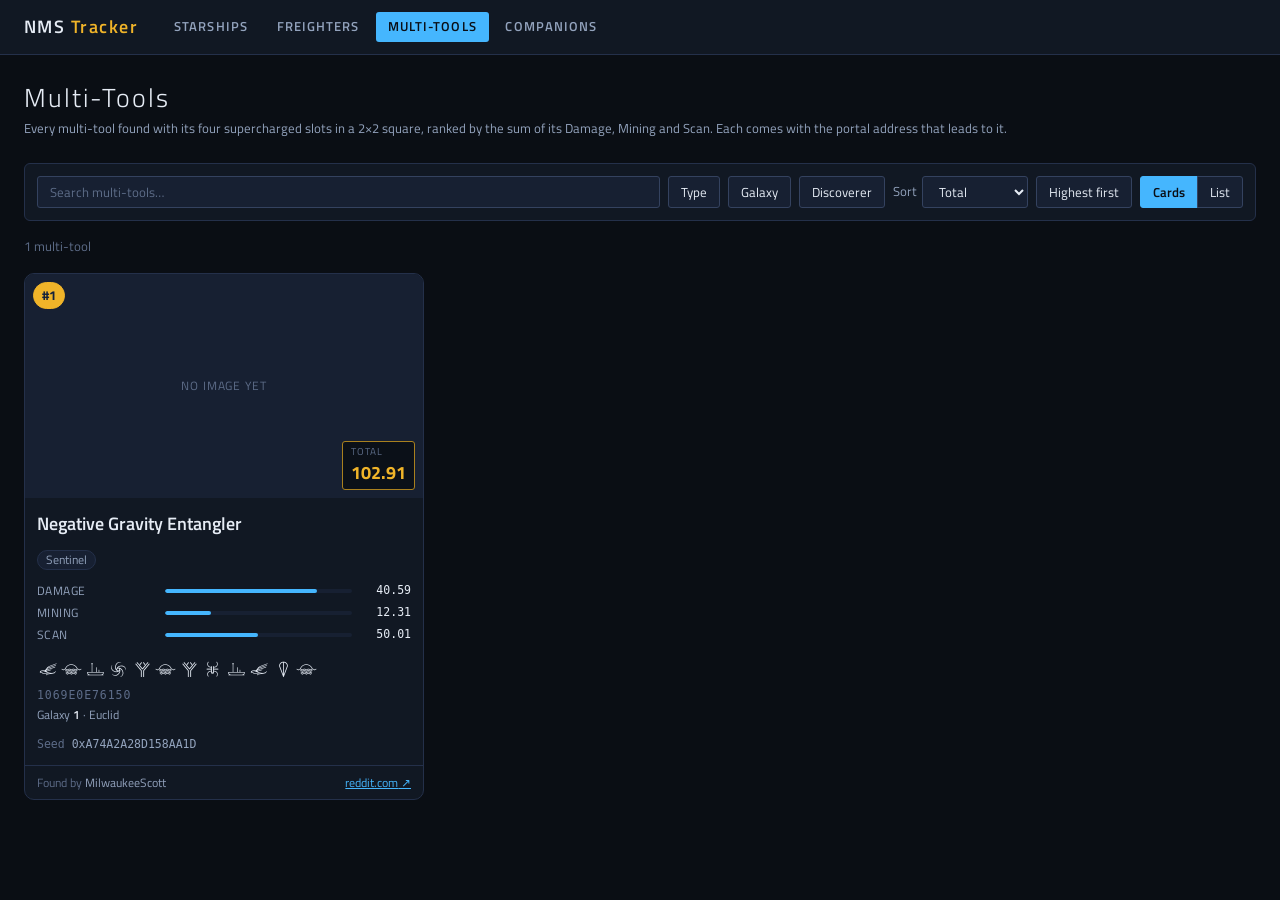
==== multi-tools.html @ 0b95af54 "A leaderboard of the best finds Four boards - starships, freighters, multi-tools and companions - dr" ====
<!doctype html>
<html lang="en">
<head>
    <meta charset="utf-8">
    <meta name="viewport" content="width=device-width, initial-scale=1">
    <meta name="color-scheme" content="dark">
    <meta name="theme-color" content="#0a0e14">
    <title>Multi-Tools &middot; NMS Tracker</title>
    <meta name="description" content="Every multi-tool found with its four supercharged slots in a 2x2 square, ranked by the sum of its Damage, Mining and Scan. Each comes with the portal address that leads to it.">
    <link rel="icon" href="data:image/svg+xml,%3Csvg xmlns='http://www.w3.org/2000/svg' viewBox='0 0 16 16'%3E%3Cpath d='M8 0l2 6 6 2-6 2-2 6-2-6-6-2 6-2z' fill='%23f0b429'/%3E%3C/svg%3E">
    <link rel="preconnect" href="https://fonts.googleapis.com">
    <link rel="preconnect" href="https://fonts.gstatic.com" crossorigin>
    <link rel="stylesheet" href="https://fonts.googleapis.com/css2?family=Titillium+Web:wght@300;400;600;700&amp;display=swap">
    <link rel="preload" href="fonts/NMS-Glyphs-Mono.ttf" as="font" type="font/ttf" crossorigin>
    <link rel="stylesheet" href="css/tracker.css">
</head>
<body>
    <header class="top">
        <a class="brand" href="index.html">NMS <b>Tracker</b></a>
        <nav aria-label="Boards">
            <a href="starships.html">Starships</a>
            <a href="freighters.html">Freighters</a>
            <a href="multi-tools.html" aria-current="page">Multi-Tools</a>
            <a href="companions.html">Companions</a>
        </nav>
    </header>

    <main>
        <h1>Multi-Tools</h1>
        <p class="blurb">Every multi-tool found with its four supercharged slots in a 2&times;2 square, ranked by the sum of its Damage, Mining and Scan. Each comes with the portal address that leads to it.</p>
        <div id="board"></div>
    </main>

    <script src="js/tracker.js"></script>
    <script>
        Tracker.render({
            data: 'data/multi-tools.json',
            noun: ['multi-tool', 'multi-tools'],
            stats: ['Damage', 'Mining', 'Scan'],
            facets: ['Type', 'Galaxy', 'Discoverer'],
            seeds: ['Seed'],
        });
    </script>
</body>
</html>
---- css/tracker.css ----
/*
    NMS-Tracker.

    A leaderboard rather than a gallery, so the shape of every page is: rank on the left, the
    total on the right, and the portal address given enough room to be read off the screen and
    typed into a portal. Everything else arranges itself around those three.

    One theme block at the top. Nothing below it hard-codes a colour or a size.
*/

:root {
    /* Deep and cold, so the gold has something to sit against. */
    --bg: #0a0e14;
    --bg-panel: #111823;
    --bg-raised: #172032;
    --bg-hover: #1d2840;

    --border: #24304a;
    --border-strong: #34425f;

    --text: #e6ecf5;
    --text-dim: #93a3bd;
    --text-faint: #5d6c88;

    /* Reserved for rankings: totals, the podium, and the best value of each stat. Controls use
       the accent instead, so gold always means "this is winning". */
    --gold: #f0b429;
    --gold-dim: #a9801e;
    --silver: #c3ccdb;
    --bronze: #c8823c;

    --accent: #45b6fe;
    --on-accent: #0a0e14;
    --accent-dim: #2b6d99;
    --good: #59d499;
    --bad: #e2564f;

    --font: 'Titillium Web', 'Segoe UI', system-ui, sans-serif;
    --font-mono: ui-monospace, 'Cascadia Mono', 'Consolas', monospace;
    --font-glyph: 'NMS Glyphs', var(--font-mono);

    --text-xs: 0.72rem;
    --text-sm: 0.83rem;
    --text-md: 0.95rem;
    --text-lg: 1.15rem;
    --text-xl: 1.6rem;
    --text-huge: 2.1rem;

    --space-2xs: 0.15rem;
    --space-xs: 0.3rem;
    --space-sm: 0.5rem;
    --space-md: 0.75rem;
    --space-lg: 1rem;
    --space-xl: 1.5rem;
    --space-2xl: 2.25rem;

    --radius-sm: 3px;
    --radius: 6px;
    --radius-lg: 10px;
    --radius-pill: 999px;

    --control-h: 2rem;
    --shadow: 0 8px 24px rgba(0, 0, 0, 0.45);
    --tracked: 0.08em;
}

/* The game's own portal glyphs. Only 0-9 and A-F are mapped, and only uppercase. */
@font-face {
    font-family: 'NMS Glyphs';
    src: url('../fonts/NMS-Glyphs-Mono.ttf') format('truetype');
    font-display: block;
}

*, *::before, *::after { box-sizing: border-box; }

body {
    margin: 0;
    background: var(--bg);
    color: var(--text);
    font-family: var(--font);
    font-size: var(--text-md);
    line-height: 1.5;
    -webkit-font-smoothing: antialiased;
}

a { color: var(--accent); }
a:hover { color: var(--text); }

/* ------------------------------------------------------------------ chrome */

.top {
    display: flex;
    align-items: center;
    gap: var(--space-xl);
    flex-wrap: wrap;
    padding: var(--space-md) var(--space-xl);
    background: var(--bg-panel);
    border-bottom: 1px solid var(--border);
}

.brand {
    font-size: var(--text-lg);
    font-weight: 600;
    letter-spacing: var(--tracked);
    text-decoration: none;
    color: var(--text);
    white-space: nowrap;
}

.brand b { color: var(--gold); font-weight: 600; }

.top nav { display: flex; gap: var(--space-xs); flex-wrap: wrap; }

.top nav a {
    padding: var(--space-xs) var(--space-md);
    border-radius: var(--radius-sm);
    color: var(--text-dim);
    font-size: var(--text-sm);
    font-weight: 600;
    letter-spacing: var(--tracked);
    text-transform: uppercase;
    text-decoration: none;
}

.top nav a:hover { background: var(--bg-hover); color: var(--text); }

.top nav a[aria-current='page'] {
    background: var(--accent);
    color: var(--on-accent);
}

main { padding: var(--space-xl); max-width: 1500px; margin: 0 auto; }

h1 {
    margin: 0 0 var(--space-2xs);
    font-size: var(--text-xl);
    font-weight: 300;
    letter-spacing: var(--tracked);
}

.blurb { margin: 0 0 var(--space-xl); color: var(--text-dim); font-size: var(--text-sm); }

/* ------------------------------------------------------------------ filters */

.bar {
    display: flex;
    align-items: center;
    gap: var(--space-sm);
    flex-wrap: wrap;
    padding: var(--space-md);
    margin-bottom: var(--space-lg);
    background: var(--bg-panel);
    border: 1px solid var(--border);
    border-radius: var(--radius);
}

.bar input[type='search'], .bar select, .bar button {
    height: var(--control-h);
    padding: 0 var(--space-md);
    background: var(--bg-raised);
    color: var(--text);
    border: 1px solid var(--border-strong);
    border-radius: var(--radius-sm);
    font-family: inherit;
    font-size: var(--text-sm);
}

.bar input[type='search'] { flex: 1 1 14rem; min-width: 0; }
.bar input[type='search']::placeholder { color: var(--text-faint); }
.bar button { cursor: pointer; }
.bar button:hover { background: var(--bg-hover); }

.bar label { color: var(--text-dim); font-size: var(--text-sm); }

/* A pick-list: a button that opens a panel of checkboxes. */
.pick { position: relative; }

.pick > button {
    display: inline-flex;
    align-items: center;
    gap: var(--space-sm);
    white-space: nowrap;
}

.pick > button .count {
    padding: 0 var(--space-xs);
    background: var(--accent);
    color: var(--on-accent);
    border-radius: var(--radius-pill);
    font-size: var(--text-xs);
    font-weight: 700;
}

.pick .panel {
    position: absolute;
    z-index: 30;
    top: calc(100% + 4px);
    left: 0;
    min-width: 14rem;
    max-height: 18rem;
    overflow-y: auto;
    padding: var(--space-xs);
    background: var(--bg-panel);
    border: 1px solid var(--border-strong);
    border-radius: var(--radius);
    box-shadow: var(--shadow);
}

.pick .panel label {
    display: flex;
    align-items: center;
    gap: var(--space-sm);
    padding: var(--space-xs) var(--space-sm);
    border-radius: var(--radius-sm);
    color: var(--text);
    cursor: pointer;
    white-space: nowrap;
}

.pick .panel label:hover { background: var(--bg-hover); }
.pick .panel .n { margin-left: auto; color: var(--text-faint); font-size: var(--text-xs); }
.pick input[type='checkbox'] { accent-color: var(--accent); margin: 0; }

.views { margin-left: auto; display: flex; }
.views button { border-radius: 0; }
.views button:first-child { border-radius: var(--radius-sm) 0 0 var(--radius-sm); }
.views button:last-child { border-radius: 0 var(--radius-sm) var(--radius-sm) 0; margin-left: -1px; }
.views button[aria-pressed='true'] { background: var(--accent); color: var(--on-accent); border-color: var(--accent); font-weight: 600; }

.sortby { display: inline-flex; align-items: center; gap: var(--space-xs); }

.tally { margin: 0 0 var(--space-lg); color: var(--text-faint); font-size: var(--text-sm); }

/* ------------------------------------------------------------------ address */

/*
    The reason anyone is here: the glyphs you retype into a portal. Given real size, with the
    hex beneath it for copying, because reading glyphs off a screen is error-prone and the
    two together let you check yourself.
*/
.addr { display: flex; flex-direction: column; gap: var(--space-2xs); }

.glyphs {
    font-family: var(--font-glyph);
    font-size: 1.45rem;
    line-height: 1.25;
    letter-spacing: 0.02em;
    color: var(--text);
    word-break: break-all;
}

.hex {
    font-family: var(--font-mono);
    font-size: var(--text-xs);
    letter-spacing: 0.08em;
    color: var(--text-faint);
    user-select: all;
}

.galaxy { font-size: var(--text-xs); color: var(--text-dim); }
.galaxy b { color: var(--text); font-weight: 600; }

/* ------------------------------------------------------------------ cards */

.cards {
    display: grid;
    grid-template-columns: repeat(auto-fill, minmax(min(340px, 100%), 1fr));
    gap: var(--space-lg);
}

.card {
    display: flex;
    flex-direction: column;
    background: var(--bg-panel);
    border: 1px solid var(--border);
    border-radius: var(--radius-lg);
    overflow: hidden;
}

.card:hover { border-color: var(--border-strong); }

.shot {
    position: relative;
    aspect-ratio: 16 / 9;
    background: var(--bg-raised);
    overflow: hidden;
}

.shot img { width: 100%; height: 100%; object-fit: cover; display: block; }

.shot .none {
    display: flex;
    align-items: center;
    justify-content: center;
    height: 100%;
    color: var(--text-faint);
    font-size: var(--text-xs);
    letter-spacing: var(--tracked);
    text-transform: uppercase;
}

/* Rank and total ride on the image, which is where the eye lands first. */
.rank {
    position: absolute;
    top: var(--space-sm);
    left: var(--space-sm);
    min-width: 2rem;
    padding: var(--space-2xs) var(--space-sm);
    background: rgba(10, 14, 20, 0.85);
    border: 1px solid var(--border-strong);
    border-radius: var(--radius-pill);
    font-size: var(--text-sm);
    font-weight: 700;
    text-align: center;
}

.rank.p1 { background: var(--gold); color: #14223b; border-color: var(--gold); }
.rank.p2 { background: var(--silver); color: #14223b; border-color: var(--silver); }
.rank.p3 { background: var(--bronze); color: #14223b; border-color: var(--bronze); }

.total {
    position: absolute;
    right: var(--space-sm);
    bottom: var(--space-sm);
    padding: var(--space-2xs) var(--space-sm);
    background: rgba(10, 14, 20, 0.85);
    border: 1px solid var(--gold-dim);
    border-radius: var(--radius-sm);
    color: var(--gold);
    font-size: var(--text-lg);
    font-weight: 700;
    font-variant-numeric: tabular-nums;
}

.total small {
    display: block;
    color: var(--text-faint);
    font-size: 0.6rem;
    font-weight: 400;
    letter-spacing: var(--tracked);
    text-transform: uppercase;
}

.card-body { display: flex; flex-direction: column; gap: var(--space-md); padding: var(--space-md); }

.card h2 { margin: 0; font-size: var(--text-lg); font-weight: 600; }

.chips { display: flex; flex-wrap: wrap; gap: var(--space-xs); }

.chip {
    padding: 0 var(--space-sm);
    background: var(--bg-raised);
    border: 1px solid var(--border);
    border-radius: var(--radius-pill);
    color: var(--text-dim);
    font-size: var(--text-xs);
    line-height: 1.6;
    white-space: nowrap;
}

/* Each stat against the most it can be (data/maximums.json), so a card reads at a glance. */
.stats { display: flex; flex-direction: column; gap: var(--space-xs); }
.stat { display: grid; grid-template-columns: 7.5rem 1fr 3.2rem; align-items: center; gap: var(--space-sm); }
.stat .k { color: var(--text-dim); font-size: var(--text-xs); text-transform: uppercase; letter-spacing: 0.04em; }
.stat .v { font-family: var(--font-mono); font-size: var(--text-xs); text-align: right; }

.meter { height: 4px; background: var(--bg-raised); border-radius: var(--radius-pill); overflow: hidden; }
.meter i { display: block; height: 100%; background: var(--accent); border-radius: inherit; }

.card .foot {
    display: flex;
    align-items: center;
    gap: var(--space-sm);
    flex-wrap: wrap;
    padding: var(--space-sm) var(--space-md);
    border-top: 1px solid var(--border);
    color: var(--text-faint);
    font-size: var(--text-xs);
}

.card .foot .who { color: var(--text-dim); }
.card .foot a { margin-left: auto; }

.seeds { display: flex; flex-direction: column; gap: var(--space-2xs); }
.seed { font-family: var(--font-mono); font-size: var(--text-xs); color: var(--text-dim); }
.seed b { color: var(--text-faint); font-weight: 400; }

/* ------------------------------------------------------------------ table */

/*
    Scrolls sideways when the columns outgrow the screen, but never up and down: the boards are
    short, and a second vertical scrollbar inside the page costs more than a pinned header gains.
*/
.wrap {
    overflow-x: auto;
    border: 1px solid var(--border);
    border-radius: var(--radius);
}

table { width: 100%; border-collapse: collapse; font-size: var(--text-sm); }

thead th {
    padding: 0;
    background: var(--bg-raised);
    border-bottom: 1px solid var(--border-strong);
    text-align: left;
    white-space: nowrap;
}

thead th button {
    width: 100%;
    padding: var(--space-sm) var(--space-md);
    background: none;
    border: none;
    color: var(--text-dim);
    font: inherit;
    font-size: var(--text-xs);
    font-weight: 600;
    letter-spacing: var(--tracked);
    text-transform: uppercase;
    text-align: inherit;
    cursor: pointer;
}

thead th button:hover { color: var(--text); background: var(--bg-hover); }
thead th[aria-sort] button { color: var(--accent); }

thead th .th {
    display: block;
    padding: var(--space-sm) var(--space-md);
    color: var(--text-dim);
    font-size: var(--text-xs);
    font-weight: 600;
    letter-spacing: var(--tracked);
    text-transform: uppercase;
}
thead th .dir { opacity: 0.8; }

tbody td {
    padding: var(--space-sm) var(--space-md);
    border-bottom: 1px solid var(--border);
    vertical-align: middle;
    white-space: nowrap;
}

/* Fields the page config does not name could be anything, including a paragraph. */
td.extra { white-space: normal; min-width: 12rem; }
tbody tr:hover { background: var(--bg-hover); }
tbody tr:last-child td { border-bottom: none; }

td.num { font-family: var(--font-mono); text-align: right; font-variant-numeric: tabular-nums; white-space: nowrap; }
td.tot { color: var(--gold); font-weight: 700; }
td.pos { color: var(--text-faint); text-align: right; font-variant-numeric: tabular-nums; }
td.name { font-weight: 600; white-space: nowrap; }
td.shot-cell { width: 68px; padding: var(--space-xs) var(--space-sm); }
td.shot-cell img, td.shot-cell .none {
    display: block;
    width: 60px;
    height: 34px;
    object-fit: cover;
    background: var(--bg-raised);
    border-radius: var(--radius-sm);
    font-size: 0;
}
/* On a card the glyphs may wrap; in a row they hold their line and the table scrolls instead. */
td.addr-cell .glyphs { font-size: 1.15rem; white-space: nowrap; word-break: normal; }
td.seed { font-family: var(--font-mono); font-size: var(--text-xs); color: var(--text-dim); white-space: nowrap; }

tr.p1 td.pos { color: var(--gold); font-weight: 700; }
tr.p2 td.pos { color: var(--silver); font-weight: 700; }
tr.p3 td.pos { color: var(--bronze); font-weight: 700; }

/* The best value of a stat across the board, when there is more than one entry to beat. */
.best { color: var(--gold); font-weight: 700; }

/* ------------------------------------------------------------------ states */

.empty {
    padding: var(--space-2xl);
    background: var(--bg-panel);
    border: 1px dashed var(--border-strong);
    border-radius: var(--radius);
    color: var(--text-faint);
    text-align: center;
}

.empty b { display: block; margin-bottom: var(--space-xs); color: var(--text-dim); font-size: var(--text-lg); }

.linkish {
    padding: 0;
    background: none;
    border: none;
    color: var(--accent);
    font: inherit;
    text-decoration: underline;
    cursor: pointer;
}

.linkish:hover { color: var(--text); }

.hidden { display: none !important; }

.visually-hidden {
    position: absolute;
    width: 1px; height: 1px;
    margin: -1px; padding: 0;
    overflow: hidden;
    clip: rect(0 0 0 0);
    white-space: nowrap;
}

/* ------------------------------------------------------------------ narrow */

@media (max-width: 720px) {
    main { padding: var(--space-md); }
    .top { padding: var(--space-sm) var(--space-md); gap: var(--space-md); }
    .cards { grid-template-columns: 1fr; }
    .views { margin-left: 0; width: 100%; }
    .views button { flex: 1; }
    .stat { grid-template-columns: 6rem 1fr 3rem; }
}
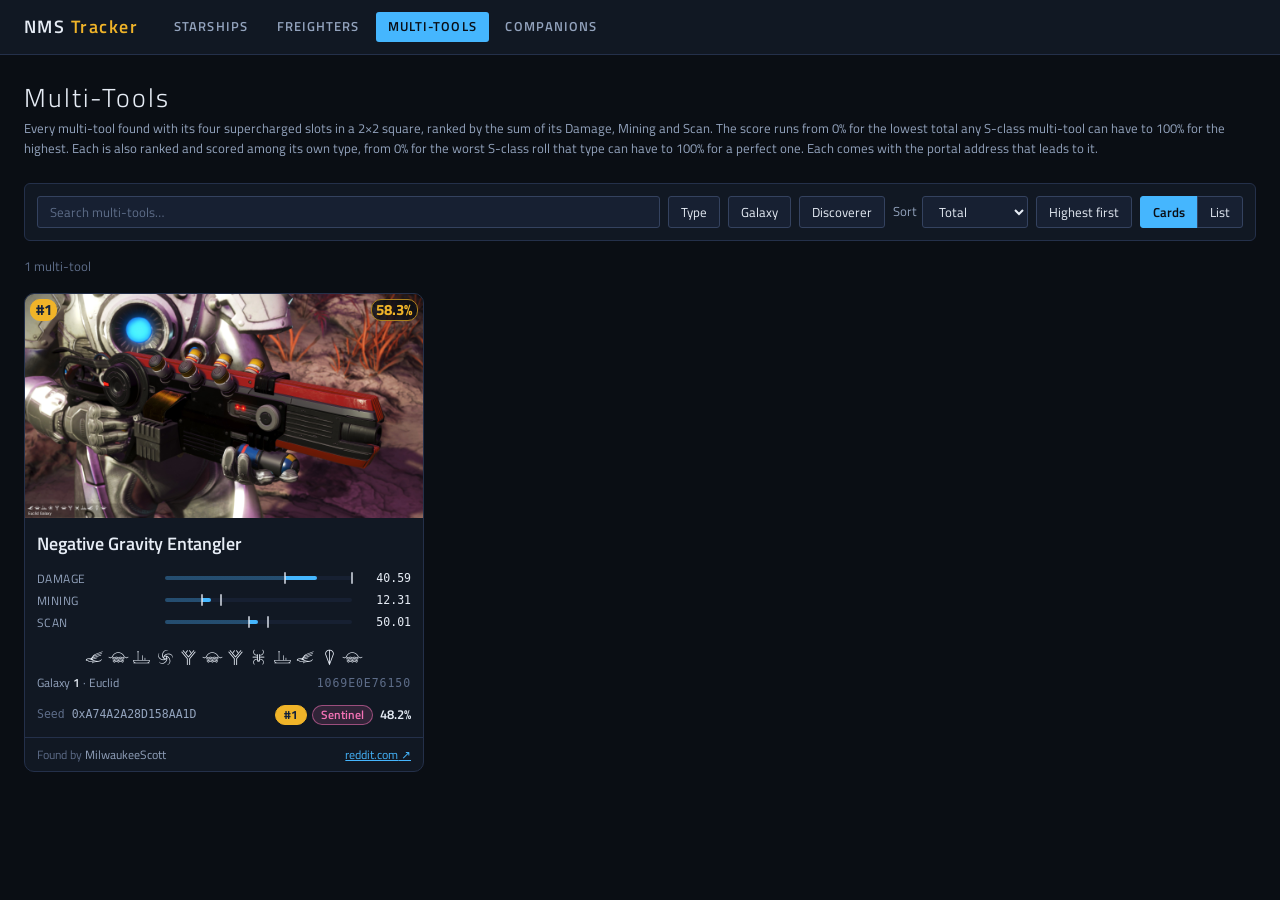
==== commit ead2546a: "Freighter and multi-tool ranges, thumbnails, and a carousel viewer Freighters and multi-tools now ma" ====
--- a/multi-tools.html
+++ b/multi-tools.html
@@ -27,7 +27,7 @@
 
     <main>
         <h1>Multi-Tools</h1>
-        <p class="blurb">Every multi-tool found with its four supercharged slots in a 2&times;2 square, ranked by the sum of its Damage, Mining and Scan. Each comes with the portal address that leads to it.</p>
+        <p class="blurb">Every multi-tool found with its four supercharged slots in a 2&times;2 square, ranked by the sum of its Damage, Mining and Scan. The score runs from 0% for the lowest total any S-class multi-tool can have to 100% for the highest. Each is also ranked and scored among its own type, from 0% for the worst S-class roll that type can have to 100% for a perfect one. Each comes with the portal address that leads to it.</p>
         <div id="board"></div>
     </main>
 
--- a/css/tracker.css
+++ b/css/tracker.css
@@ -31,6 +31,11 @@
 
     --accent: #45b6fe;
     --on-accent: #0a0e14;
+
+    /* The floor and limit of a type's stat, marked across its bar. */
+    --tick: rgba(230, 236, 245, 0.7);
+    /* The part of a bar every roll of that type reaches anyway: the accent, faded. */
+    --fill-floor: rgba(69, 182, 254, 0.3);
     --accent-dim: #2b6d99;
     --good: #59d499;
     --bad: #e2564f;
@@ -236,9 +241,13 @@
 /*
     The reason anyone is here: the glyphs you retype into a portal. Given real size, with the
     hex beneath it for copying, because reading glyphs off a screen is error-prone and the
-    two together let you check yourself.
+    two together let you check yourself. On a card the hex shares its line with the galaxy,
+    pushed to the right.
 */
 .addr { display: flex; flex-direction: column; gap: var(--space-2xs); }
+
+.addr-line { display: flex; flex-wrap: wrap; align-items: baseline; justify-content: space-between; gap: 0 var(--space-md); }
+.card .addr-line .hex { margin-left: auto; }
 
 .glyphs {
     font-family: var(--font-glyph);
@@ -248,6 +257,9 @@
     color: var(--text);
     word-break: break-all;
 }
+
+/* On a card the glyphs sit centred above the galaxy and hex; in the list they stay left. */
+.card .glyphs { align-self: center; text-align: center; }
 
 .hex {
     font-family: var(--font-mono);
@@ -288,6 +300,9 @@
 
 .shot img { width: 100%; height: 100%; object-fit: cover; display: block; }
 
+/* A picture that opens full size says so before it is clicked. */
+a.shot[href], td.shot-cell a[href] { cursor: zoom-in; }
+
 .shot .none {
     display: flex;
     align-items: center;
@@ -299,51 +314,61 @@
     text-transform: uppercase;
 }
 
-/* Rank and total ride on the image, which is where the eye lands first. */
-.rank {
+/*
+    On the picture, kept small: the overall place top left and the overall score top right. Each
+    is a single pill, dark enough to read over any screenshot.
+*/
+/* Large, but tucked close into the corners, so they fill the corner rather than the picture. */
+.shot .badge {
     position: absolute;
-    top: var(--space-sm);
-    left: var(--space-sm);
-    min-width: 2rem;
-    padding: var(--space-2xs) var(--space-sm);
-    background: rgba(10, 14, 20, 0.85);
+    padding: 0 var(--space-xs);
+    background: rgba(10, 14, 20, 0.82);
+    border: 1px solid var(--border-strong);
+    border-radius: var(--radius-lg);
+    color: var(--text); /* not the link colour of the picture they sit on */
+    font-size: var(--text-md);
+    font-weight: 700;
+    line-height: 1.3;
+    white-space: nowrap;
+}
+
+.shot .place { top: var(--space-xs); left: var(--space-xs); }
+.shot .score { top: var(--space-xs); right: var(--space-xs); color: var(--gold); border-color: var(--gold-dim); font-variant-numeric: tabular-nums; }
+
+.card-body { display: flex; flex-direction: column; gap: var(--space-md); padding: var(--space-md); }
+
+.card h2 { margin: 0; font-size: var(--text-lg); font-weight: 600; }
+
+/* The place, type and score within its type - "#4", "Explorer", "92.9%" - right of the seeds. */
+.standing {
+    display: inline-flex;
+    flex-shrink: 0;
+    align-items: center;
+    gap: var(--space-xs);
+    white-space: nowrap;
+    font-variant-numeric: tabular-nums;
+}
+
+.standing .place {
+    padding: 0 var(--space-sm);
+    background: var(--bg-raised);
     border: 1px solid var(--border-strong);
     border-radius: var(--radius-pill);
-    font-size: var(--text-sm);
+    color: var(--text);
+    font-size: var(--text-xs);
     font-weight: 700;
-    text-align: center;
-}
-
-.rank.p1 { background: var(--gold); color: #14223b; border-color: var(--gold); }
-.rank.p2 { background: var(--silver); color: #14223b; border-color: var(--silver); }
-.rank.p3 { background: var(--bronze); color: #14223b; border-color: var(--bronze); }
-
-.total {
-    position: absolute;
-    right: var(--space-sm);
-    bottom: var(--space-sm);
-    padding: var(--space-2xs) var(--space-sm);
-    background: rgba(10, 14, 20, 0.85);
-    border: 1px solid var(--gold-dim);
-    border-radius: var(--radius-sm);
-    color: var(--gold);
-    font-size: var(--text-lg);
-    font-weight: 700;
-    font-variant-numeric: tabular-nums;
-}
-
-.total small {
-    display: block;
-    color: var(--text-faint);
-    font-size: 0.6rem;
-    font-weight: 400;
-    letter-spacing: var(--tracked);
-    text-transform: uppercase;
-}
-
-.card-body { display: flex; flex-direction: column; gap: var(--space-md); padding: var(--space-md); }
-
-.card h2 { margin: 0; font-size: var(--text-lg); font-weight: 600; }
+    line-height: 1.6;
+}
+
+.standing b { margin-left: var(--space-2xs); font-size: var(--text-sm); font-weight: 600; }
+
+/*
+    The podium, for the overall place on the picture and the place within a type alike. After
+    both of those rules, so these colours win over their plain backgrounds.
+*/
+.place.p1 { background: var(--gold); color: #14223b; border-color: var(--gold); }
+.place.p2 { background: var(--silver); color: #14223b; border-color: var(--silver); }
+.place.p3 { background: var(--bronze); color: #14223b; border-color: var(--bronze); }
 
 .chips { display: flex; flex-wrap: wrap; gap: var(--space-xs); }
 
@@ -358,14 +383,80 @@
     white-space: nowrap;
 }
 
-/* Each stat against the most it can be (data/maximums.json), so a card reads at a glance. */
+/*
+    A type chip, tinted in its type's colour. The types below have colours chosen to stay clear
+    of gold, silver and bronze, so a type never reads as a place; any other type gets one made
+    from its name (--type-auto). Sentinel is shared by starships and multi-tools, so it matches.
+*/
+.chip.type {
+    --type: var(--type-auto, var(--text-dim));
+    background: color-mix(in srgb, var(--type) 14%, transparent);
+    border-color: color-mix(in srgb, var(--type) 55%, transparent);
+    color: var(--type);
+    font-weight: 600;
+}
+
+/* Starships */
+.chip.type[data-type="Exotic" i]       { --type: #c084fc; }   /* violet */
+.chip.type[data-type="Sentinel" i]     { --type: #f472b6; }   /* pink - multi-tools too */
+.chip.type[data-type="Fighter" i]      { --type: #f87171; }   /* red */
+.chip.type[data-type="Solar" i]        { --type: #fb923c; }   /* orange */
+.chip.type[data-type="Hauler" i]       { --type: #a3e635; }   /* lime */
+.chip.type[data-type="Living Ship" i]  { --type: #4ade80; }   /* green */
+.chip.type[data-type="Explorer" i]     { --type: #2dd4bf; }   /* teal */
+.chip.type[data-type="Corvette" i]     { --type: #38bdf8; }   /* sky */
+.chip.type[data-type="Shuttle" i]      { --type: #818cf8; }   /* indigo */
+
+/* Multi-tools, echoing their nearest starship: Royal is the game's own name for the Exotic. */
+.chip.type[data-type="Royal" i]        { --type: #c084fc; }   /* violet */
+.chip.type[data-type="Experimental" i] { --type: #2dd4bf; }   /* teal */
+.chip.type[data-type="Atlantid" i]     { --type: #38bdf8; }   /* sky */
+.chip.type[data-type="Alien" i]        { --type: #4ade80; }   /* green */
+.chip.type[data-type="Staff" i]        { --type: #fb923c; }   /* orange */
+.chip.type[data-type="Pistol" i]       { --type: #818cf8; }   /* indigo */
+.chip.type[data-type="Rifle" i]        { --type: #f87171; }   /* red */
+
+/* Freighters */
+.chip.type[data-type="Pirate" i]       { --type: #f87171; }   /* red */
+.chip.type[data-type="Capital" i]      { --type: #c084fc; }   /* violet */
+.chip.type[data-type="System" i]       { --type: #2dd4bf; }   /* teal */
+
+/* Each stat on one line: its name, its bar, its value. */
 .stats { display: flex; flex-direction: column; gap: var(--space-xs); }
 .stat { display: grid; grid-template-columns: 7.5rem 1fr 3.2rem; align-items: center; gap: var(--space-sm); }
 .stat .k { color: var(--text-dim); font-size: var(--text-xs); text-transform: uppercase; letter-spacing: 0.04em; }
 .stat .v { font-family: var(--font-mono); font-size: var(--text-xs); text-align: right; }
 
-.meter { height: 4px; background: var(--bg-raised); border-radius: var(--radius-pill); overflow: hidden; }
-.meter i { display: block; height: 100%; background: var(--accent); border-radius: inherit; }
+/*
+    Every bar runs from nothing to the most any type can roll (data/ranges.json), so bars can be
+    compared across types. The thin line is the track and the fill; the two taller ticks across
+    it mark the floor and the limit of this entry's own type, so a roll reads against what was
+    possible for it. A type fixed at one value - an Explorer's damage, always 0 - shows one tick.
+*/
+.meter { position: relative; height: 12px; }
+
+.meter::before, .meter i {
+    position: absolute;
+    top: 4px;
+    left: 0;
+    height: 4px;
+    border-radius: var(--radius-pill);
+}
+
+.meter::before { content: ''; right: 0; background: var(--bg-raised); }
+/* Paler up to the type's floor (--floor, set per bar along the fill), full colour past it. */
+.meter i { background: linear-gradient(to right, var(--fill-floor) var(--floor, 0%), var(--accent) var(--floor, 0%)); }
+
+/* Centred on its value, and drawn over the fill so it shows whichever side the fill ends. */
+.meter .tick {
+    position: absolute;
+    top: 0;
+    bottom: 0;
+    width: 2px;
+    margin-left: -1px;
+    background: var(--tick);
+    border-radius: 1px;
+}
 
 .card .foot {
     display: flex;
@@ -380,6 +471,13 @@
 
 .card .foot .who { color: var(--text-dim); }
 .card .foot a { margin-left: auto; }
+
+/*
+    The seeds on the left and the standing within its type on the right. When the two cannot share
+    a line, the standing drops beneath, still on the right.
+*/
+.seed-line { display: flex; flex-wrap: wrap; align-items: center; justify-content: space-between; gap: var(--space-xs) var(--space-md); }
+.seed-line .standing { margin-left: auto; }
 
 .seeds { display: flex; flex-direction: column; gap: var(--space-2xs); }
 .seed { font-family: var(--font-mono); font-size: var(--text-xs); color: var(--text-dim); }
@@ -473,6 +571,121 @@
 /* The best value of a stat across the board, when there is more than one entry to beat. */
 .best { color: var(--gold); font-weight: 700; }
 
+/* A value the type cannot roll at S-class: a typo, or not S-class. Wins over .best. */
+.out, .best.out { color: var(--bad); font-weight: 700; }
+
+/* ------------------------------------------------------------------ lightbox */
+
+/* The page stays where it was underneath while a picture is open. */
+body:has(.lightbox[open]) { overflow: hidden; }
+
+/*
+    A <dialog> stretched over the whole window. The browser's own dialog styles give it a
+    border, padding and a size cap, so all three are undone here. Only [open] gets flex: a
+    dialog with display set unconditionally would show while closed.
+*/
+.lightbox {
+    width: 100%;
+    height: 100%;
+    max-width: none;
+    max-height: none;
+    margin: 0;
+    padding: var(--space-2xl) var(--space-xl) var(--space-xl);
+    background: transparent;
+    border: none;
+    color: var(--text);
+    cursor: zoom-out;
+}
+
+.lightbox[open] { display: flex; align-items: center; justify-content: center; }
+
+.lightbox::backdrop { background: rgba(5, 8, 12, 0.94); }
+
+.lightbox figure {
+    display: flex;
+    flex-direction: column;
+    align-items: center;
+    gap: var(--space-md);
+    max-width: 100%;
+    max-height: 100%;
+    margin: 0;
+}
+
+/*
+    As large as the window allows, whole and never cropped. Sized from the picture's shape
+    (--aspect, set as it opens) rather than its pixels, so the small copy it opens on and the
+    original that replaces it take exactly the same space. The max-height and object-fit only
+    matter if the shape is not known, when --aspect falls back to 16:9.
+*/
+.lightbox img {
+    display: block;
+    width: min(calc(100vw - 2 * var(--space-xl)), calc((100dvh - 8rem) * var(--aspect, 1.7778)));
+    height: auto;
+    max-height: calc(100dvh - 8rem);
+    object-fit: contain;
+    border-radius: var(--radius);
+    box-shadow: var(--shadow);
+    cursor: default;
+}
+
+.lightbox figcaption {
+    display: flex;
+    flex-direction: column;
+    align-items: center;
+    gap: var(--space-2xs);
+    text-align: center;
+}
+
+.lightbox .title { font-size: var(--text-lg); font-weight: 600; }
+.lightbox .detail { color: var(--gold); font-size: var(--text-sm); font-weight: 700; }
+.lightbox .detail:empty { display: none; }
+
+/* Where this picture sits among the ones on show: "3 of 9". */
+.lightbox .count { color: var(--text-faint); font-size: var(--text-xs); letter-spacing: var(--tracked); }
+.lightbox .count:empty { display: none; }
+
+.lightbox .close {
+    position: fixed;
+    top: var(--space-md);
+    right: var(--space-md);
+    width: 2.5rem;
+    height: 2.5rem;
+    background: var(--bg-raised);
+    border: 1px solid var(--border-strong);
+    border-radius: var(--radius-pill);
+    color: var(--text);
+    font-size: 1.5rem;
+    line-height: 1;
+    cursor: pointer;
+}
+
+.lightbox .close:hover { background: var(--bg-hover); }
+
+/*
+    Either side of the picture, stepping to the one before and after. On a wide screen the
+    picture is limited by its height, which leaves them room at the sides; on a narrow one they
+    sit over its edges. Hidden when there is only one picture to show.
+*/
+.lightbox .step {
+    position: fixed;
+    top: 50%;
+    width: 2.75rem;
+    height: 4rem;
+    transform: translateY(-50%);
+    background: rgba(10, 14, 20, 0.7);
+    border: 1px solid var(--border-strong);
+    border-radius: var(--radius);
+    color: var(--text);
+    font-size: 2rem;
+    line-height: 1;
+    cursor: pointer;
+}
+
+.lightbox .step:hover { background: var(--bg-hover); }
+.lightbox .back { left: var(--space-md); }
+.lightbox .next { right: var(--space-md); }
+.lightbox.single .step { display: none; }
+
 /* ------------------------------------------------------------------ states */
 
 .empty {
@@ -517,5 +730,4 @@
     .cards { grid-template-columns: 1fr; }
     .views { margin-left: 0; width: 100%; }
     .views button { flex: 1; }
-    .stat { grid-template-columns: 6rem 1fr 3rem; }
-}
+}
